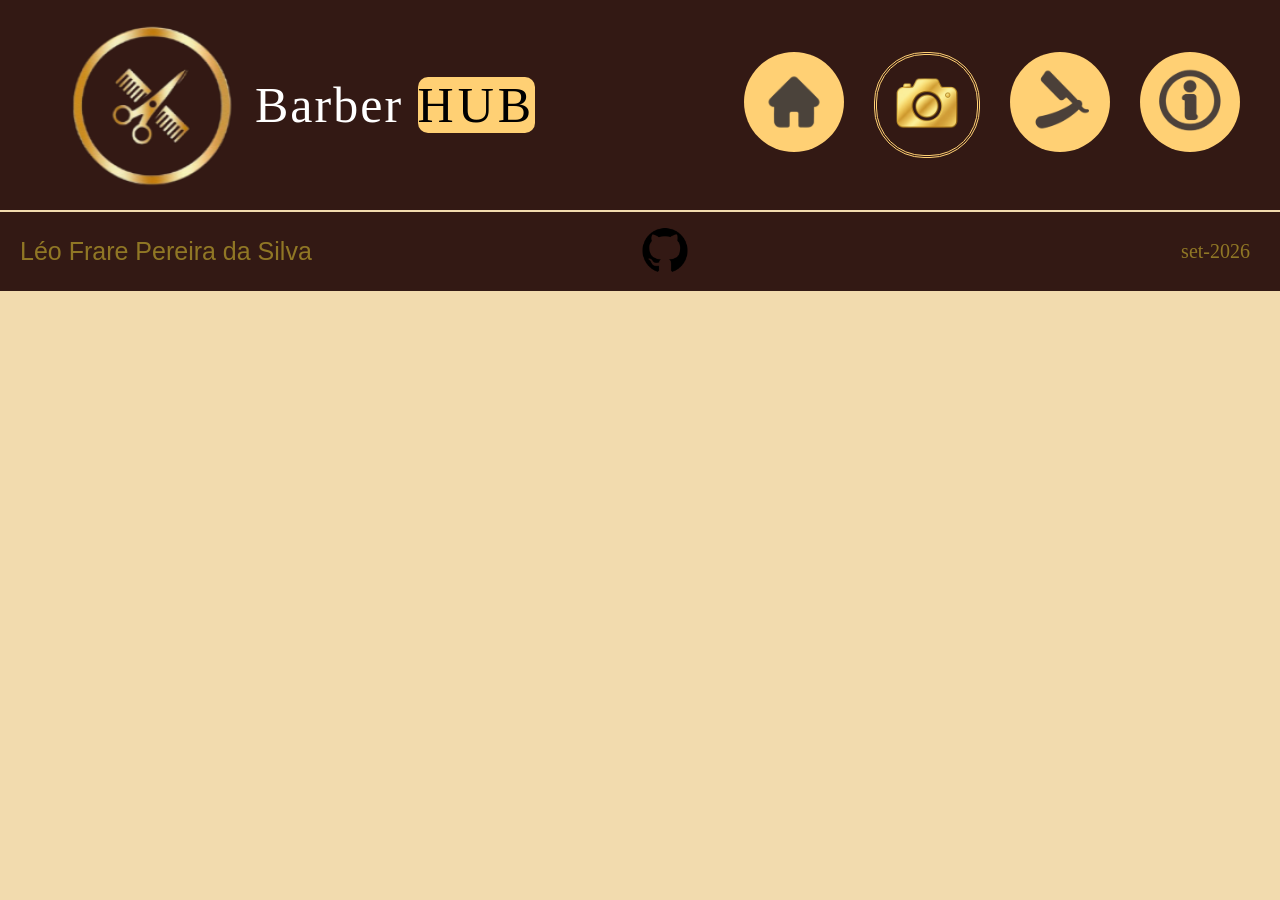
==== galeria.html @ 3fc8cc31 "home-pronta" ====
<!DOCTYPE html>
<html lang="pt-br">
<head>
    <meta charset="UTF-8">
    <meta name="viewport" content="width=device-width, initial-scale=1.0">
    <link rel="stylesheet" href="css/style.css">
    <title>BarberHUB</title>
</head>
<body>
    <header>
        <div class="logotexto">
        <img src="imgs/logo.png" class="imagem">
        <a class="titulo">Barber <span class="HUB">HUB</span> </a>
        </div>
        <nav class="Links">
            <a href="home.html"><div class="blocoaa"><img src="imgs/home_marrom.png" width="100" height="100"></div></a>
            <a><div class="blocobb"><img src="imgs/fotos.png" width="100" height="100"></div></a>
            <a href="serviços.html"><div class="blococ"><img src="imgs/servicos_marrom.png" width="100" height="100"></div></a>
            <a href="infos.html"><div class="blocod"><img src="imgs/sobre_marrom.png" width="100" height="100"></div></a>
        </nav>
    </header>
    <main>

    </main>
    <footer>
        <p class="nome">Léo Frare Pereira da Silva</p>
        <p class="data">set-2026</p>
        <a href="https://github.com/LeoFrare" class="github"><img src="imgs/github.png" width="50" height="50"></a>
    </footer>
</body>
</html>
---- css/style.css ----
body{
    margin: 0;
    background-color: #F2DBAE;
}









header{
    background-color: #331914;
    display: flex;
    align-items: center;
    justify-content: space-between;
}
.logotexto{
    margin-top: 0;
    align-items: center;
    display: flex;
    justify-content: center;
}
.titulo{
    letter-spacing: 2px;
    font-size: 50px;
    color:#ffffff
}
.HUB{
    border-radius: 10px;
    letter-spacing: 4px;
    background-color: #FFD074;
    color:rgb(0, 0, 0)
}
.Links{
    display: flex;
    margin-right: 40px;
    gap: 20px
}
.Links a{
    margin-left: 10px;        
    text-decoration: none;
    color: #333;
}
.blocoa, .blocoaa , .blocob, .blococ, .blocod{
    height: 100px;
    width: 100px;
    border-radius: 50px;
    background-color: #FFD074;
    align-content: center;
    text-align: center;
}
.blocoaa:hover{
    background-color: #b39352;
    transition: 0.3s;
}.blocob:hover{
    background-color: #b39352;
    transition: 0.3s;
}.blococ:hover{
    background-color: #b39352;
    transition: 0.3s;
}.blocod:hover{
    background-color: #b39352;
    transition: 0.3s;
}
.blocoa{
    background-color: #331914;
    border-color: #FFD074;
    border-style: double;
}
.blocobb{
    background-color: #331914;
    border-color: #FFD074;
    border-style: double;
    height: 100px;
    width: 100px;
    border-radius: 50px;
    align-content: center;
    text-align: center;
}
.blococc{
    background-color: #331914;
    border-color: #FFD074;
    border-style: double;
    height: 100px;
    width: 100px;
    border-radius: 50px;
    align-content: center;
    text-align: center;
}
.blocodd{
    background-color: #331914;
    border-color: #FFD074;
    border-style: double;
    height: 100px;
    width: 100px;
    border-radius: 50px;
    align-content: center;
    text-align: center;
}
.imagem{
    width: 170px;
    height: 170px;
    margin:20px;
    margin-left: 65px;
}








main{
    margin-top: 2px;
    display: flex;
    justify-content: space-between;
    gap: 30px;
    align-items: stretch;
}
.conteudo{
    width: 65%;
    margin-left: 20px;
    margin-top: 10px;
    display: flex;
    flex-direction: column;
    margin-bottom: 10px;
}
.foto{
    width: 30%;
    display: flex;
    margin-bottom: 10px;
}
.foto_homi{
    width: 100%;
    height: 100%;
    object-fit: cover;
    border-top-left-radius: 50px;
    border-bottom-left-radius: 50px;
}
.titulo-h1{
    font-family:'Arial Black', Gadget, sans-serif;
    font-size: 55px;
    color:#23110e;
    text-align: center;
    margin-bottom: 0;
}
.subtitulo{
    margin-left: 10px;
    color:rgb(90, 86, 0);
    font-family:'Arial Black', Gadget, sans-serif;
    font-size: 27.5px;
    margin-top: 0;
    margin-bottom: 30px;
}

.bloco_conteudo{
    width: 100%;
    flex: 1;
    background-color: #23100d;
    border-radius: 45px;
    padding: 25px 0;
    box-sizing: border-box;
}
.nav-a{
    margin-left: 40px;
    margin-right: 40px;
    margin-bottom: 10px;
}
.texto-sec{
    color:#F3D9A8;
    font-size: 30px;
    padding: 0px;
    text-align: justify;
}
.texto-sec-b{
    color:#eeca86;
    font-size: 30px;
    margin-bottom: 35px;
    text-align: justify;
}
.sec{
    width: 90%;
    margin: 25px auto 0;
    padding: 40px;
    border-radius: 40px;
    background-color: #241b1a;
    box-sizing: border-box;
}
.outro_paragrafo{
    text-align: center;
    font-family:'Franklin Gothic Medium', 'Arial Narrow', Arial, sans-serif;
    color:#ffffff;
    font-size: 25px;
}
.botoes {
    display: flex;
    justify-content: center;
    gap: 60px;
}
.botao {
    padding: 12px 25px;
    width: 120px;
    height: 40px;
    text-align: center;
    align-content: center;
    font-size: 30px;
    background-color: #d4af37;
    color: #000000;
    text-decoration: none;
    border-radius: 5px;
    font-weight: bold;
}
.botao:hover {
    background-color: #f0c84b;
}









footer{
    background-color: #331914;
    display: flex;
    align-items: center;
    position: relative;
    justify-content: space-between;
    align-items: center;
}
.nome{
    color:#907725;
    font-family:'Trebuchet MS', 'Lucida Sans Unicode', 'Lucida Grande', 'Lucida Sans', Arial, sans-serif ;
    display: flex;
    margin-left: 20px;
    font-size: 25px;
}
.data{
    display: flex;
    margin-right: 30px;
    font-size: 20px;
    color:#907725;
}
.github{
    position: absolute;
    left: 50%;
}
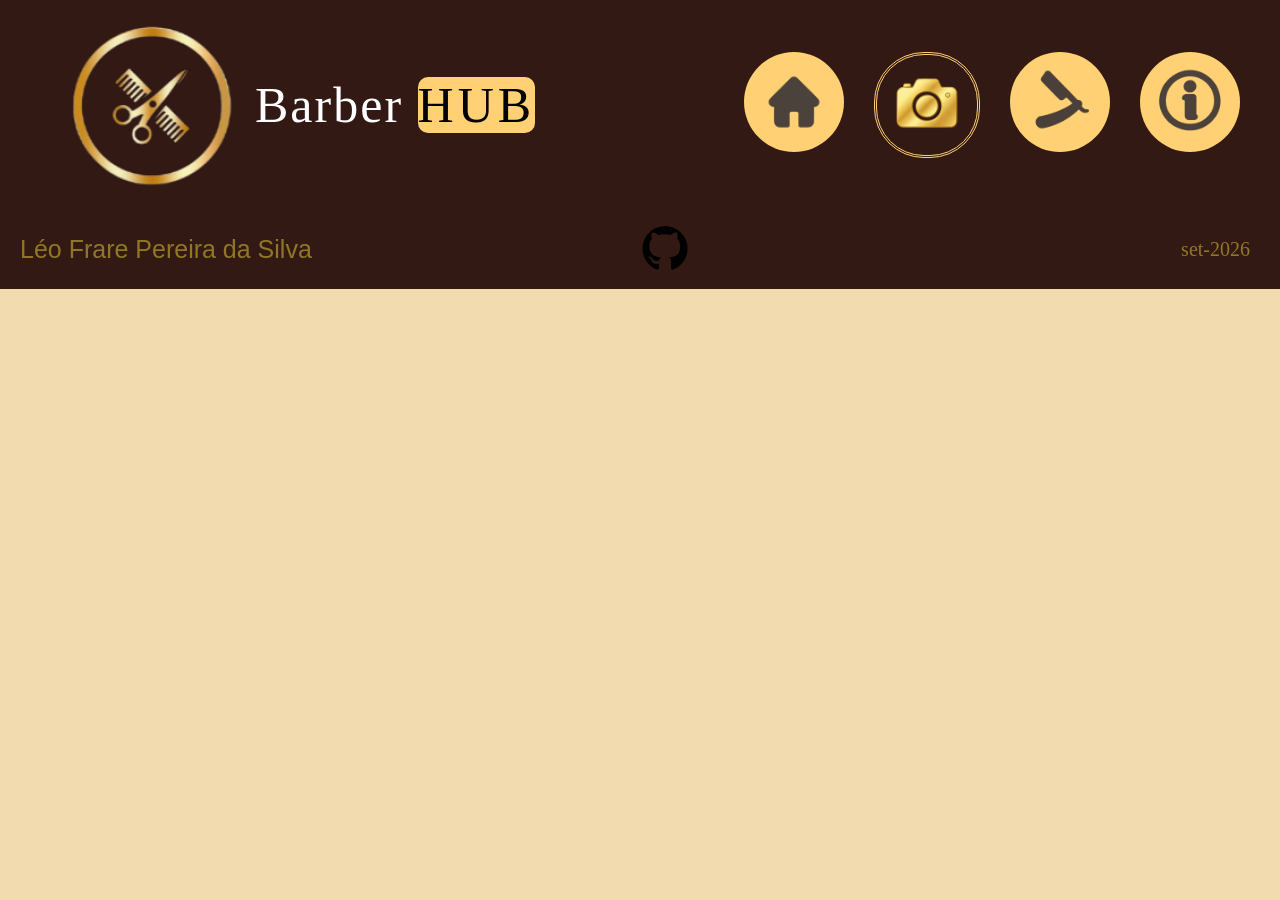
==== commit 1ca88860: "organizacao" ====
--- a/galeria.html
+++ b/galeria.html
@@ -3,29 +3,29 @@
 <head>
     <meta charset="UTF-8">
     <meta name="viewport" content="width=device-width, initial-scale=1.0">
-    <link rel="stylesheet" href="css/style.css">
+    <link rel="stylesheet" href="css/galeria.css">
     <title>BarberHUB</title>
 </head>
 <body>
     <header>
         <div class="logotexto">
-        <img src="imgs/logo.png" class="imagem">
+        <img src="imgs/templates/logo.png" class="imagem">
         <a class="titulo">Barber <span class="HUB">HUB</span> </a>
         </div>
         <nav class="Links">
-            <a href="home.html"><div class="blocoaa"><img src="imgs/home_marrom.png" width="100" height="100"></div></a>
-            <a><div class="blocobb"><img src="imgs/fotos.png" width="100" height="100"></div></a>
-            <a href="serviços.html"><div class="blococ"><img src="imgs/servicos_marrom.png" width="100" height="100"></div></a>
-            <a href="infos.html"><div class="blocod"><img src="imgs/sobre_marrom.png" width="100" height="100"></div></a>
+            <a href="home.html"><div class="blocoaa"><img src="imgs/templates/home_marrom.png" width="100" height="100"></div></a>
+            <a><div class="blocobb"><img src="imgs/templates/fotos.png" width="100" height="100"></div></a>
+            <a href="servicos.html"><div class="blococ"><img src="imgs/templates/servicos_marrom.png" width="100" height="100"></div></a>
+            <a href="infos.html"><div class="blocod"><img src="imgs/templates/sobre_marrom.png" width="100" height="100"></div></a>
         </nav>
     </header>
     <main>
-
+        
     </main>
     <footer>
         <p class="nome">Léo Frare Pereira da Silva</p>
         <p class="data">set-2026</p>
-        <a href="https://github.com/LeoFrare" class="github"><img src="imgs/github.png" width="50" height="50"></a>
+        <a href="https://github.com/LeoFrare/BarberHUB" class="github"><img src="imgs/templates/github.png" width="50" height="50"></a>
     </footer>
 </body>
 </html>
--- a/css/galeria.css
+++ b/css/galeria.css
@@ -0,0 +1,142 @@
+body{
+    margin: 0;
+    background-color: #F2DBAE;
+}
+
+
+
+
+
+
+
+
+
+header{
+    background-color: #331914;
+    display: flex;
+    align-items: center;
+    justify-content: space-between;
+}
+.logotexto{
+    margin-top: 0;
+    align-items: center;
+    display: flex;
+    justify-content: center;
+}
+.titulo{
+    letter-spacing: 2px;
+    font-size: 50px;
+    color:#ffffff
+}
+.HUB{
+    border-radius: 10px;
+    letter-spacing: 4px;
+    background-color: #FFD074;
+    color:rgb(0, 0, 0)
+}
+.Links{
+    display: flex;
+    margin-right: 40px;
+    gap: 20px
+}
+.Links a{
+    margin-left: 10px;        
+    text-decoration: none;
+    color: #333;
+}
+.blocoa, .blocoaa , .blocob, .blococ, .blocod{
+    height: 100px;
+    width: 100px;
+    border-radius: 50px;
+    background-color: #FFD074;
+    align-content: center;
+    text-align: center;
+}
+.blocoaa:hover{
+    background-color: #b39352;
+    transition: 0.3s;
+}.blocob:hover{
+    background-color: #b39352;
+    transition: 0.3s;
+}.blococ:hover{
+    background-color: #b39352;
+    transition: 0.3s;
+}.blocod:hover{
+    background-color: #b39352;
+    transition: 0.3s;
+}
+.blocoa{
+    background-color: #331914;
+    border-color: #FFD074;
+    border-style: double;
+}
+.blocobb{
+    background-color: #331914;
+    border-color: #FFD074;
+    border-style: double;
+    height: 100px;
+    width: 100px;
+    border-radius: 50px;
+    align-content: center;
+    text-align: center;
+}
+.blococc{
+    background-color: #331914;
+    border-color: #FFD074;
+    border-style: double;
+    height: 100px;
+    width: 100px;
+    border-radius: 50px;
+    align-content: center;
+    text-align: center;
+}
+.blocodd{
+    background-color: #331914;
+    border-color: #FFD074;
+    border-style: double;
+    height: 100px;
+    width: 100px;
+    border-radius: 50px;
+    align-content: center;
+    text-align: center;
+}
+.imagem{
+    width: 170px;
+    height: 170px;
+    margin:20px;
+    margin-left: 65px;
+}
+
+
+
+
+
+
+
+
+
+footer{
+    background-color: #331914;
+    display: flex;
+    align-items: center;
+    position: relative;
+    justify-content: space-between;
+    align-items: center;
+}
+.nome{
+    color:#907725;
+    font-family:'Trebuchet MS', 'Lucida Sans Unicode', 'Lucida Grande', 'Lucida Sans', Arial, sans-serif ;
+    display: flex;
+    margin-left: 20px;
+    font-size: 25px;
+}
+.data{
+    display: flex;
+    margin-right: 30px;
+    font-size: 20px;
+    color:#907725;
+}
+.github{
+    position: absolute;
+    left: 50%;
+}
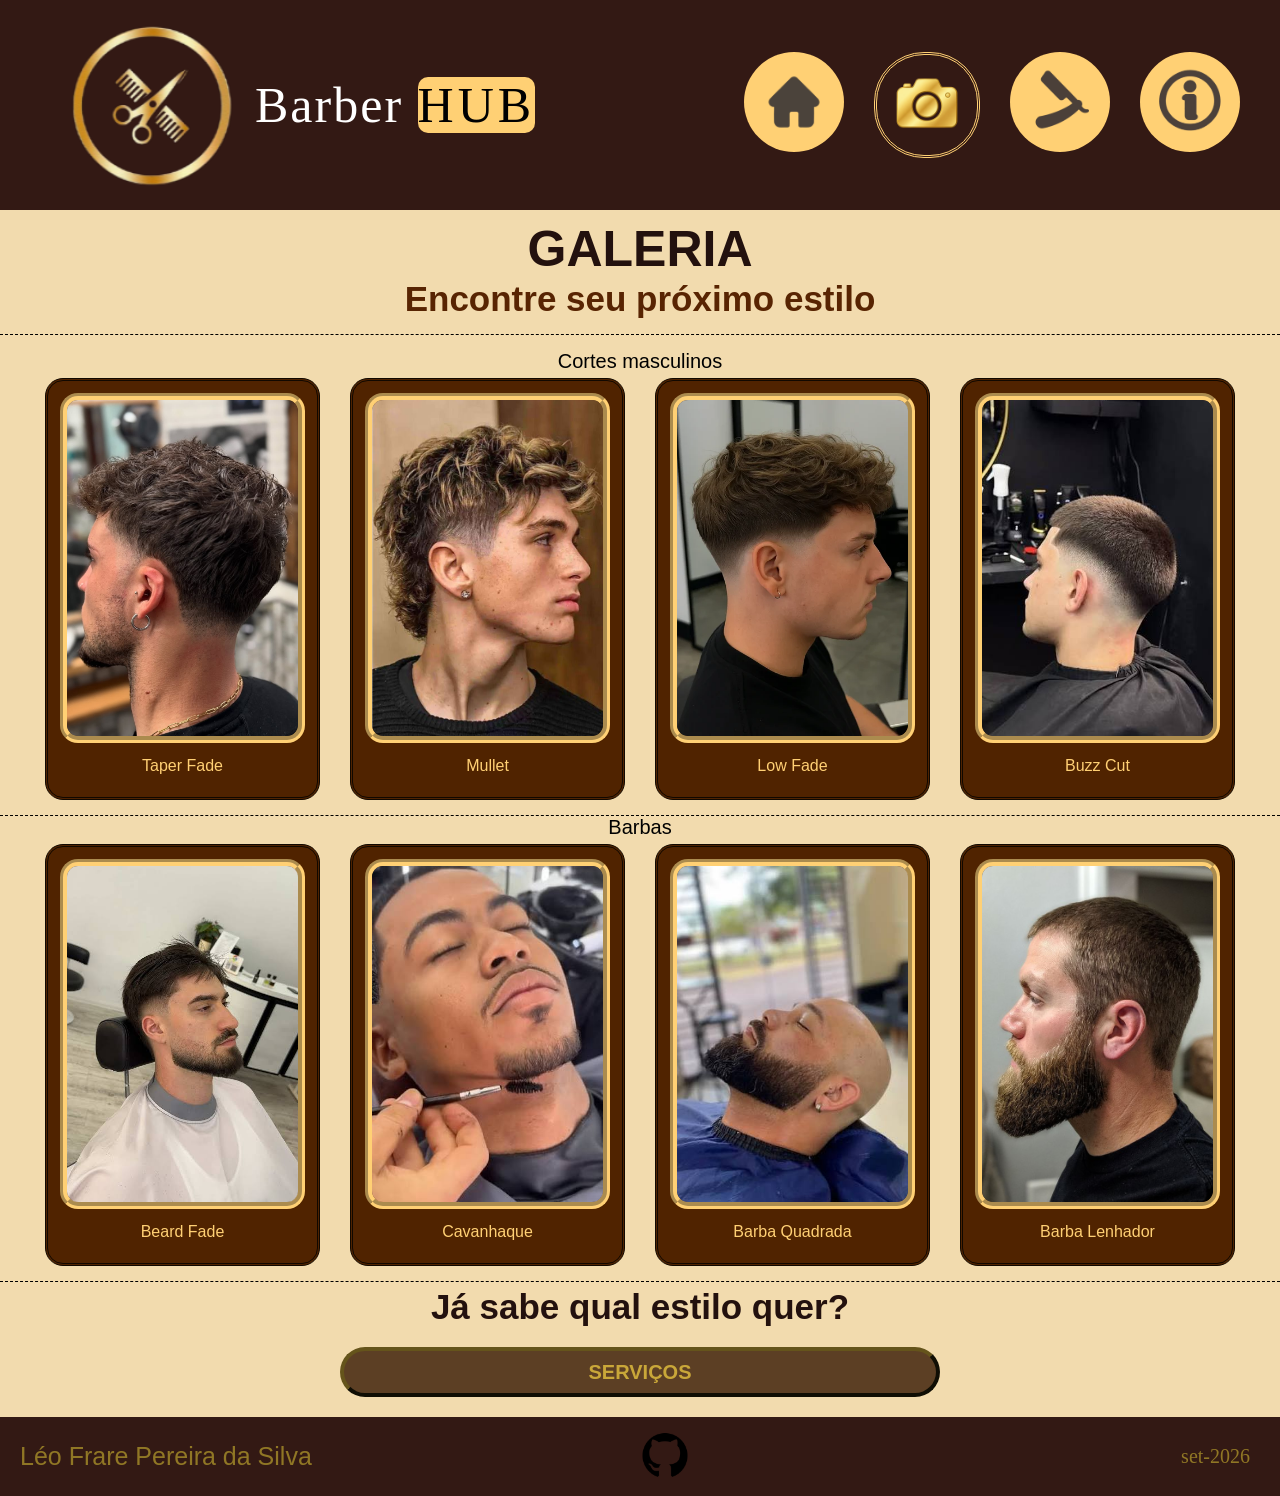
==== commit 897209a3: "galeria" ====
--- a/galeria.html
+++ b/galeria.html
@@ -20,7 +20,29 @@
         </nav>
     </header>
     <main>
-        
+        <h1 class="galeria">GALERIA</h1>
+        <h2 class="sub-galeria">Encontre seu próximo estilo</h2>
+        <article class="conteudo">
+            <p>Cortes masculinos</p>
+            <section class="sec_cont">
+                <div class="card"><img src="imgs/galeria/masculinos/card1-cab.jpg"><br><p class="p_card">Taper Fade</p></div>
+                <div class="card"><img src="imgs/galeria/masculinos/card2-cab.jpg"><br><p class="p_card">Mullet</p></div>
+                <div class="card"><img src="imgs/galeria/masculinos/card3-cab.jpg"><br><p class="p_card">Low Fade</p></div>
+                <div class="card"><img src="imgs/galeria/masculinos/card4-cab.jpg"><br><p class="p_card">Buzz Cut</p></div>
+            </section>
+            <p class ="barbas">Barbas</p>
+            <section class="sec_cont">
+                <div class="card"><img src="imgs/galeria/barbas/card1-bar.jpg"><br><p class="p_card">Beard Fade</p></div>
+                <div class="card"><img src="imgs/galeria/barbas/card2-bar.jpg"><br><p class="p_card">Cavanhaque</p></div>
+                <div class="card"><img src="imgs/galeria/barbas/card3-bar.jpg"><br><p class="p_card">Barba Quadrada</p></div>
+                <div class="card"><img src="imgs/galeria/barbas/card4-bar.jpg"><br><p class="p_card">Barba Lenhador</p></div>
+            </section>
+            <p class="barbas"></p>
+        </article>
+        <h1 class="conclusao">Já sabe qual estilo quer?</h1>
+        <div class="conteiner_botao">
+            <a href="servicos.html"><button class="servicos">SERVIÇOS</button></a>
+        </div>
     </main>
     <footer>
         <p class="nome">Léo Frare Pereira da Silva</p>
--- a/css/galeria.css
+++ b/css/galeria.css
@@ -108,10 +108,102 @@
 }
 
 
-
-
-
-
+.main{
+    margin: 2px 0 2px 0
+}
+.galeria{
+    font-family:'Arial Black', Gadget, sans-serif;
+    color:#23110e;
+    font-size: 50px;
+    text-align: center;
+    margin: 10px auto auto auto
+}
+.sub-galeria{
+    font-family:'Arial Black', Gadget, sans-serif;
+    color:#582402;
+    font-size: 35px;
+    text-align: center;
+    margin: 1px auto 15px auto;
+    padding-bottom: 15px;
+    border-bottom: 1px dashed black;
+}
+.conteudo p{
+    margin: 0px 0 5px 0;
+    text-align: center;
+    font-family: 'Arial Black', Gadget, sans-serif;
+    font-size: 20px;
+}
+.sec_cont{
+    margin: 0 45px 15px 45px;
+    display: flex;
+    justify-content: space-between;
+    gap: 30px;
+}
+.card{
+    box-sizing: border-box;
+    text-align: center;
+    width: 25%;
+    max-width: 500px;
+    height: auto;
+    border-radius: 18px;
+    border: 3px double rgb(17, 8, 0);
+    background-color: rgb(80, 35, 0);
+    padding: 12px;
+}
+.card img{
+    width: 100%;
+    height: 350px;
+    object-fit: cover;
+    border-radius: 18px;
+    border: 7px groove #FFD074;
+    box-sizing: border-box;
+}
+.card .p_card{
+    font-size: 16px;
+    color: #FFD074;
+    font-family: Verdana, Geneva, Tahoma, sans-serif;
+    margin: 10px 0 10px 0;
+    width: 100%;
+    max-width: 100%;
+    box-sizing: border-box;
+    overflow-wrap: anywhere;
+}
+.barbas{
+    border-top: 1px dashed black;
+}
+.conclusao{
+    font-family:'Arial Black', Gadget, sans-serif;
+    color:#23110e;
+    font-size: 35px;
+    text-align: center;
+    margin: 1px auto 15px auto;
+    padding-bottom: 5px;
+}
+.conteiner_botao{
+    margin: 0 0 20px 0;
+    display: flex;
+    justify-content: center;
+    width: 100%;
+}
+.servicos{
+    width: 600px;
+    height: 50px;
+    background-color: #5c3f24;
+    border: 4px outset #65541b;
+    border-radius: 50px;
+    font-size: 20px;
+    color: #c9a739;
+    font-weight: bold;
+    cursor: pointer;
+    transition: 0.3s;
+    text-decoration: none;
+}
+.servicos:hover{
+    color: #fed653;
+    border: 6px outset #65541b;
+    width: 560px;
+    border-radius: 22px;
+}
 
 
 
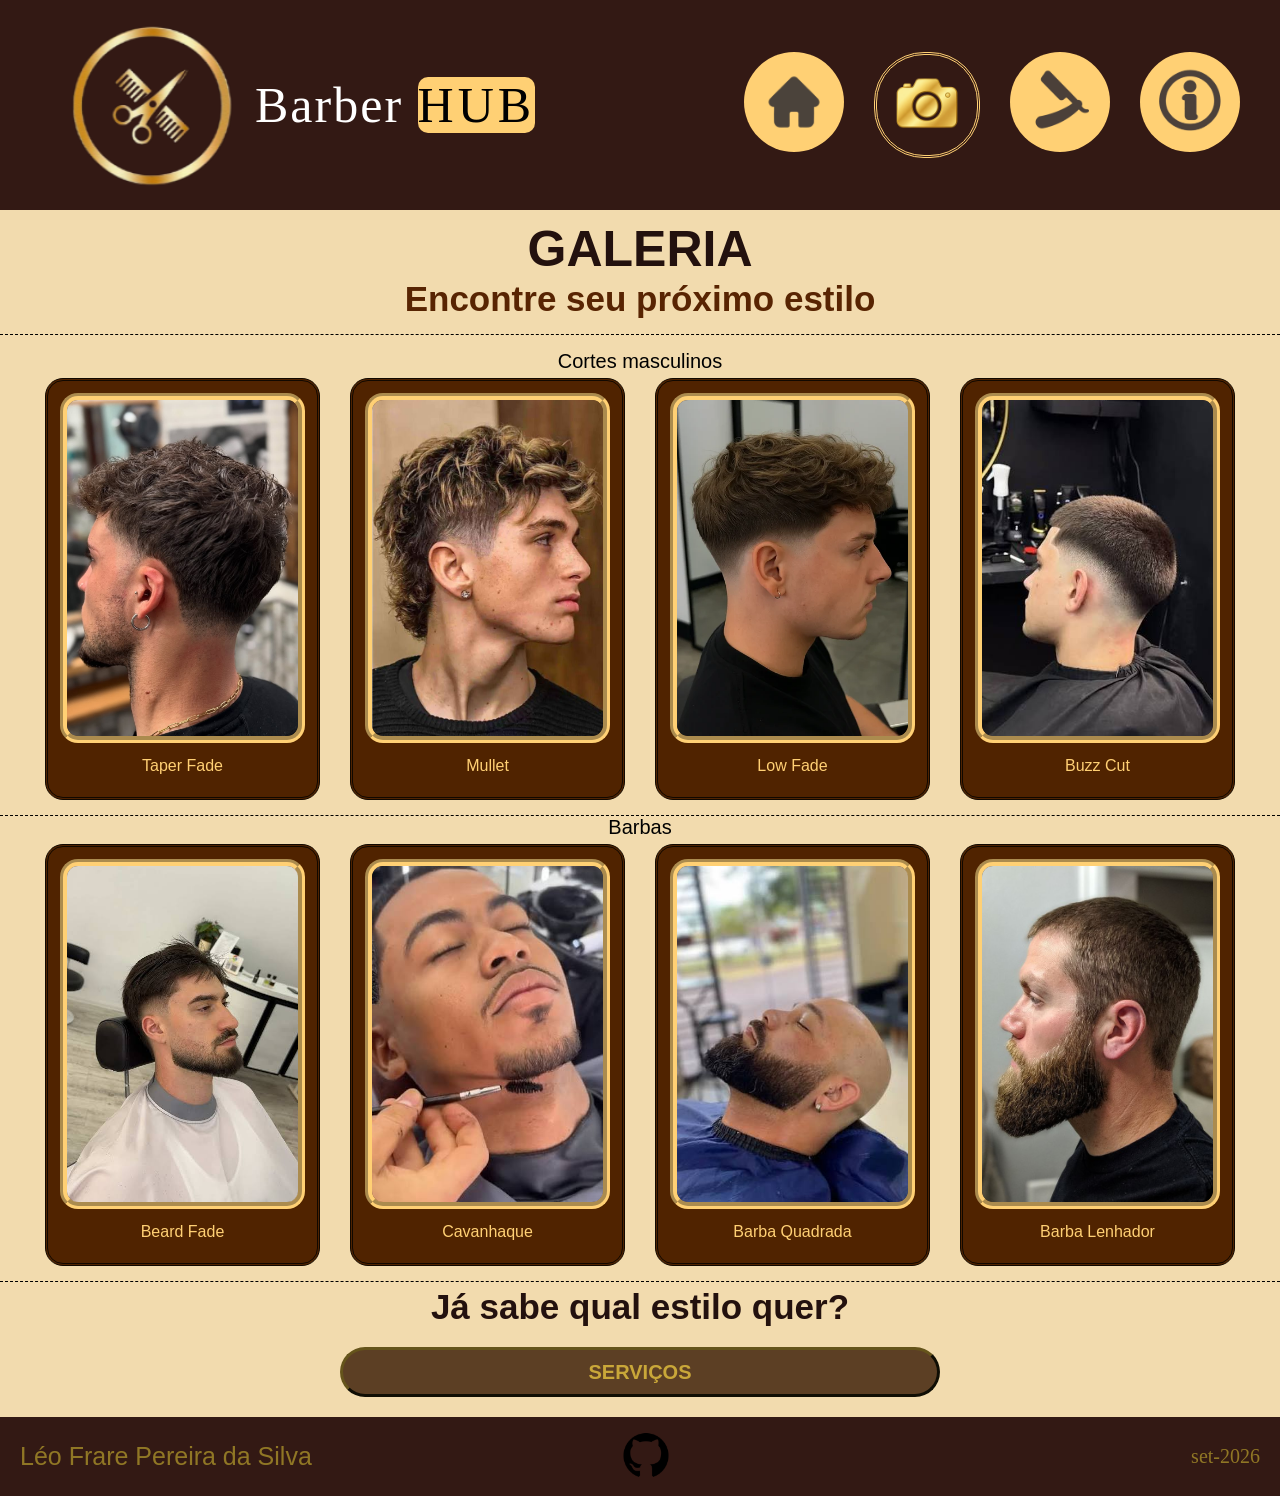
==== commit d003a5e3: "index_pra_deploy" ====
--- a/galeria.html
+++ b/galeria.html
@@ -13,7 +13,7 @@
         <a class="titulo">Barber <span class="HUB">HUB</span> </a>
         </div>
         <nav class="Links">
-            <a href="home.html"><div class="blocoaa"><img src="imgs/templates/home_marrom.png" width="100" height="100"></div></a>
+            <a href="index.html"><div class="blocoaa"><img src="imgs/templates/home_marrom.png" width="100" height="100"></div></a>
             <a><div class="blocobb"><img src="imgs/templates/fotos.png" width="100" height="100"></div></a>
             <a href="servicos.html"><div class="blococ"><img src="imgs/templates/servicos_marrom.png" width="100" height="100"></div></a>
             <a href="infos.html"><div class="blocod"><img src="imgs/templates/sobre_marrom.png" width="100" height="100"></div></a>
@@ -47,7 +47,7 @@
     <footer>
         <p class="nome">Léo Frare Pereira da Silva</p>
         <p class="data">set-2026</p>
-        <a href="https://github.com/LeoFrare/BarberHUB" class="github"><img src="imgs/templates/github.png" width="50" height="50"></a>
+        <a href="https://github.com/LeoFrare/BarberHUB" class="github" target="_blank"><img src="imgs/templates/github.png" width="50" height="50"></a>
     </footer>
 </body>
 </html>
--- a/css/galeria.css
+++ b/css/galeria.css
@@ -189,7 +189,7 @@
     width: 600px;
     height: 50px;
     background-color: #5c3f24;
-    border: 4px outset #65541b;
+    border: 3px outset #65541b;
     border-radius: 50px;
     font-size: 20px;
     color: #c9a739;
@@ -200,9 +200,12 @@
 }
 .servicos:hover{
     color: #fed653;
-    border: 6px outset #65541b;
+    border: 4px outset #65541b;
+    background-color: #6e4c2b;
+    font-size: 18px;
     width: 560px;
     border-radius: 22px;
+    
 }
 
 
@@ -218,17 +221,26 @@
 .nome{
     color:#907725;
     font-family:'Trebuchet MS', 'Lucida Sans Unicode', 'Lucida Grande', 'Lucida Sans', Arial, sans-serif ;
-    display: flex;
     margin-left: 20px;
     font-size: 25px;
 }
 .data{
-    display: flex;
-    margin-right: 30px;
+    margin-right: 20px;
     font-size: 20px;
     color:#907725;
 }
 .github{
     position: absolute;
-    left: 50%;
+    left: 48.5%;
+    border-radius: 50%;
+    transition: 0.2s;
+}
+.github img:hover{
+    transition: 0.3s;
+    margin-top: 1px;
+    width: 55px;
+    height: 55px;
+}
+.github:hover{
+    background-color: #572c23;
 }
